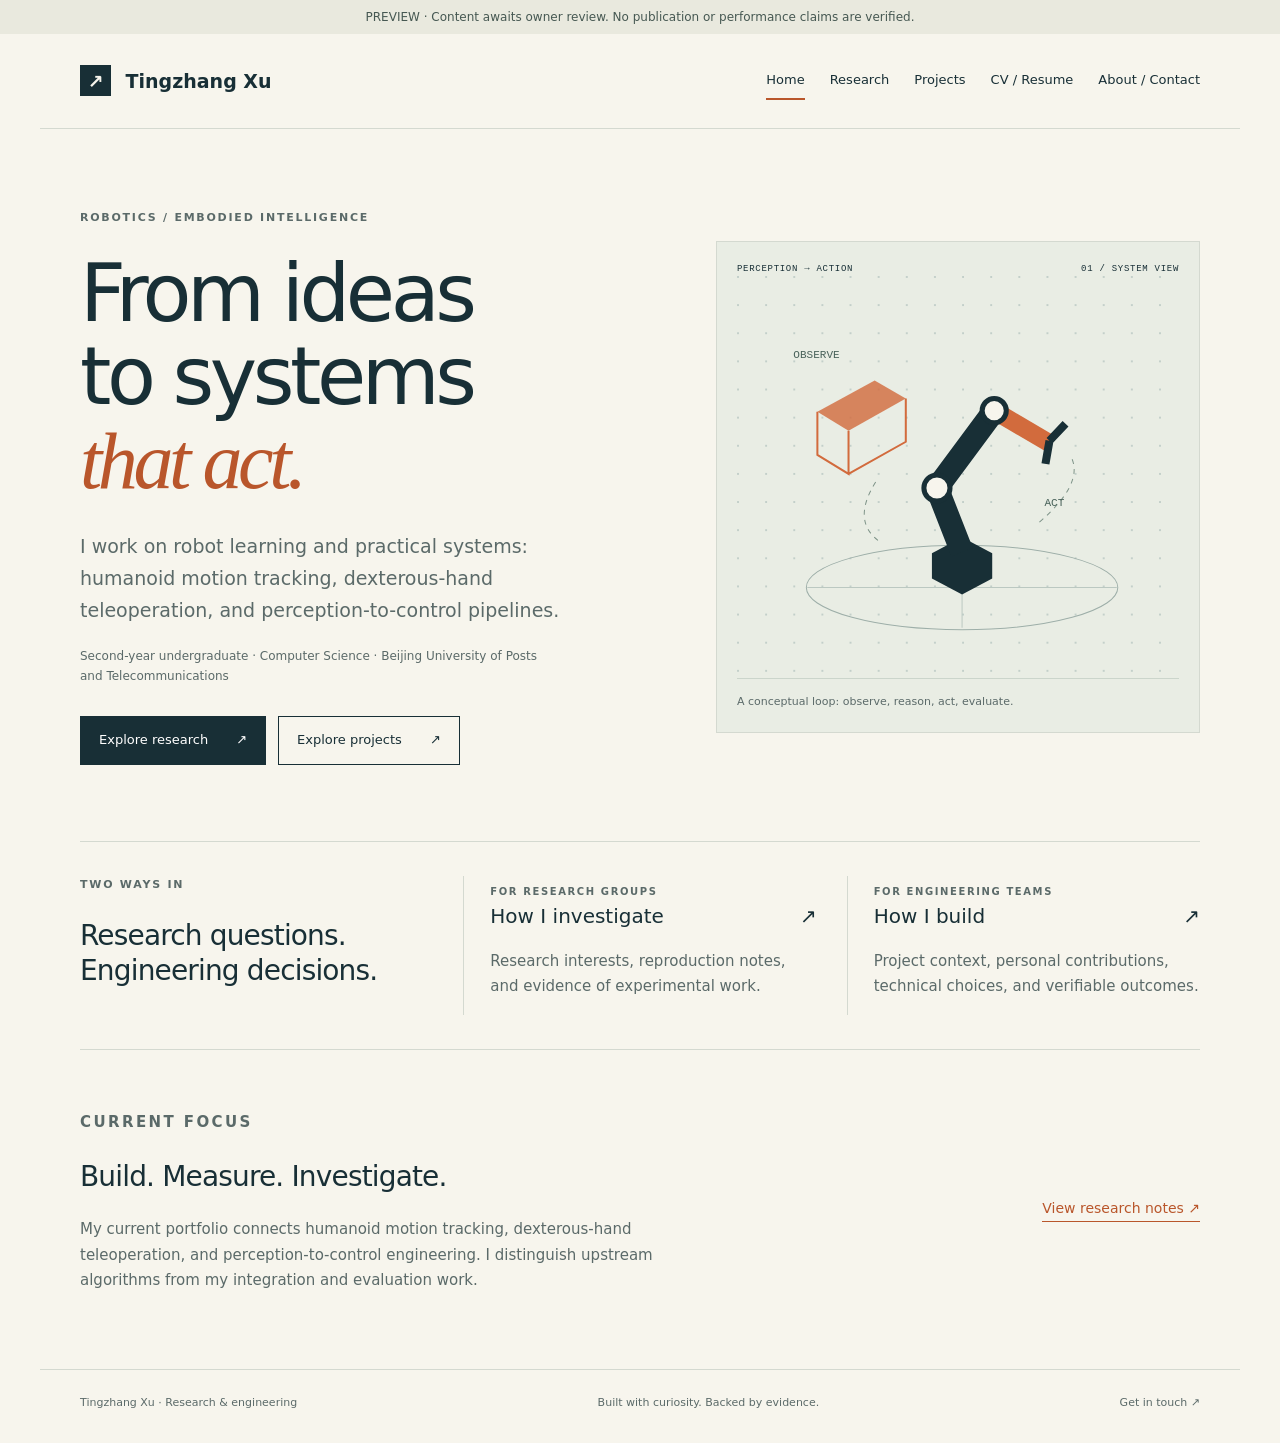
==== site/index.html @ 24e5afc4 "Prepare research and engineering portfolio" ====
<!doctype html>
<html lang="en"><head><meta charset="utf-8"><meta name="viewport" content="width=device-width,initial-scale=1">
<meta name="description" content="Tingzhang Xu: embodied intelligence, robotics, research and engineering portfolio.">
<meta name="robots" content="noindex,nofollow">
<title>Home · Tingzhang Xu</title><link rel="icon" href="assets/favicon.svg" type="image/svg+xml"><link rel="stylesheet" href="assets/style.css"></head>
<body><a class="skip" href="#main">Skip to content</a><div class="draft">PREVIEW · Content awaits owner review. No publication or performance claims are verified.</div><header><a class="brand" href="index.html"><span class="brand-mark">↗</span> Tingzhang Xu</a><nav aria-label="Main navigation"><a aria-current="page" href="index.html">Home</a><a href="research.html">Research</a><a href="projects.html">Projects</a><a href="cv.html">CV / Resume</a><a href="about.html">About / Contact</a></nav></header>
<main id="main">
<section class="hero"><div><p class="eyebrow">ROBOTICS / EMBODIED INTELLIGENCE</p><h1>From ideas<br>to systems<br><em>that act.</em></h1><p class="intro">I work on robot learning and practical systems: humanoid motion tracking, dexterous-hand teleoperation, and perception-to-control pipelines.</p><p class="affiliation">Second-year undergraduate · Computer Science · Beijing University of Posts and Telecommunications</p><div class="buttons"><a class="button" href="research.html">Explore research <span>↗</span></a><a class="button secondary" href="projects.html">Explore projects <span>↗</span></a></div></div>
<figure class="diagram"><div class="diagram-label"><span>PERCEPTION → ACTION</span><span>01 / SYSTEM VIEW</span></div><svg viewBox="0 0 440 400" role="img" aria-labelledby="diagram-title"><title id="diagram-title">Conceptual robot perception and action loop; an illustration, not an experimental result</title><defs><pattern id="grid" width="28" height="28" patternUnits="userSpaceOnUse"><circle cx="1" cy="1" r="1" fill="#b8c7c2"/></pattern></defs><rect width="440" height="400" fill="url(#grid)"/><ellipse cx="224" cy="310" rx="155" ry="42" fill="none" stroke="#9eafa9"/><path d="M70 310h308M224 270v80" stroke="#bbc8c1"/><path d="M194 301v-25l30-16 30 16v25l-30 16z" fill="#182f36"/><path d="M224 275l-25-64 57-77" fill="none" stroke="#182f36" stroke-width="23" stroke-linejoin="round"/><path d="M256 134l56 33" stroke="#d26b3d" stroke-width="18"/><path d="M311 164l16-17m-16 17l-4 23" stroke="#182f36" stroke-width="8"/><circle cx="199" cy="211" r="13" fill="#f7f5ed" stroke="#182f36" stroke-width="5"/><circle cx="256" cy="134" r="12" fill="#f7f5ed" stroke="#182f36" stroke-width="5"/><path d="M80 135l57-31 31 18-57 32z" fill="#d26b3d" opacity=".8"/><path d="M80 135v43l31 19v-43m0 43l57-32v-43" fill="none" stroke="#d26b3d" stroke-width="2"/><path d="M138 205q-25 40 5 60M301 245q44-38 32-64" fill="none" stroke="#7f9489" stroke-dasharray="5 5"/><text x="56" y="82" font-family="monospace" font-size="11" fill="#49625a">OBSERVE</text><text x="306" y="229" font-family="monospace" font-size="11" fill="#49625a">ACT</text></svg><figcaption>A conceptual loop: observe, reason, act, evaluate.</figcaption></figure></section>
<section class="paths"><div><p class="eyebrow">TWO WAYS IN</p><h2>Research questions.<br>Engineering decisions.</h2></div><a class="path" href="research.html"><span class="eyebrow">FOR RESEARCH GROUPS</span><h3>How I investigate <span>↗</span></h3><p>Research interests, reproduction notes, and evidence of experimental work.</p></a><a class="path" href="projects.html"><span class="eyebrow">FOR ENGINEERING TEAMS</span><h3>How I build <span>↗</span></h3><p>Project context, personal contributions, technical choices, and verifiable outcomes.</p></a></section>
<section class="selected"><div><p class="eyebrow">CURRENT FOCUS</p><h2>Build. Measure. Investigate.</h2><p>My current portfolio connects humanoid motion tracking, dexterous-hand teleoperation, and perception-to-control engineering. I distinguish upstream algorithms from my integration and evaluation work.</p></div><a class="text-link" href="research.html">View research notes ↗</a></section></main><footer><span>Tingzhang Xu · Research & engineering</span><span>Built with curiosity. Backed by evidence.</span><a href="about.html">Get in touch ↗</a></footer></body></html>
---- site/assets/style.css ----
:root{--paper:#f7f5ed;--ink:#182f36;--muted:#5b6a69;--line:#d4d9d0;--accent:#b9562b}*{box-sizing:border-box}body{margin:0;background:var(--paper);color:var(--ink);font:16px/1.7 system-ui,-apple-system,BlinkMacSystemFont,"Segoe UI",sans-serif}a{color:inherit;text-decoration:none}a:hover{color:var(--accent)}a:focus-visible{outline:3px solid var(--accent);outline-offset:5px}.skip{position:absolute;top:-100px;background:var(--ink);color:white;padding:12px;z-index:2}.skip:focus{top:0}.draft{background:#e9e9de;text-align:center;padding:7px 20px;font-size:12px;color:#465852}header,main,footer{max-width:1200px;margin:auto;padding-left:40px;padding-right:40px}header{display:flex;align-items:center;justify-content:space-between;gap:24px;padding-top:28px;padding-bottom:28px;border-bottom:1px solid var(--line)}.brand{font-size:19px;font-weight:700;white-space:nowrap}.brand-mark{background:var(--ink);color:var(--paper);display:inline-grid;place-items:center;width:31px;height:31px;margin-right:8px}nav{display:flex;gap:25px;font-size:13px}nav a{padding:7px 0}nav a[aria-current]{border-bottom:2px solid var(--accent)}.hero{display:grid;grid-template-columns:1.2fr 1fr;gap:55px;align-items:center;padding:80px 0 76px}.eyebrow{font-size:11px;font-weight:650;letter-spacing:.16em;color:var(--muted);margin:0 0 24px}h1,h2,h3,p,figure{margin-top:0}h1{font-size:clamp(48px,6.4vw,80px);font-weight:500;line-height:1.04;letter-spacing:-.055em;margin-bottom:27px}em{font-family:Georgia,serif;font-weight:400;color:var(--accent)}.intro{font-size:19px;max-width:490px;color:var(--muted)}.affiliation{font-size:12px;color:var(--muted);max-width:460px}.buttons{display:flex;gap:12px;flex-wrap:wrap;margin-top:30px}.button{display:flex;gap:28px;justify-content:space-between;align-items:center;background:var(--ink);color:white;padding:12px 18px;font-size:13px;border:1px solid var(--ink)}.button:hover{background:#294951;color:white}.button.secondary{background:transparent;color:var(--ink)}.diagram{margin:0;background:#e9ede4;border:1px solid var(--line);padding:20px}.diagram-label{display:flex;justify-content:space-between;gap:16px;font:9px/1.6 monospace;letter-spacing:.08em}.diagram svg{width:100%;height:auto;display:block}.diagram figcaption{font-size:11px;border-top:1px solid #cbd5cb;padding-top:14px;color:var(--muted)}.paths{display:grid;grid-template-columns:1fr 1fr 1fr;border-top:1px solid var(--line);border-bottom:1px solid var(--line);padding:34px 0;gap:30px}h2{font-size:28px;line-height:1.25;letter-spacing:-.03em;font-weight:500}h3{font-size:20px;line-height:1.3;font-weight:500}.path{padding-left:26px;border-left:1px solid var(--line)}.path h3{display:flex;justify-content:space-between}.path p,.selected p,.case p,.about-grid p{color:var(--muted);font-size:15px}.path .eyebrow{font-size:10px;margin-bottom:20px}.selected{display:flex;justify-content:space-between;gap:40px;align-items:center;padding:60px 0}.selected p{max-width:650px}.text-link{font-size:14px;color:var(--accent);border-bottom:1px solid currentColor;display:inline-block;margin:10px 0}.selected .text-link{white-space:nowrap}.page-heading{padding:75px 0 45px;max-width:850px}.page-heading h1{font-size:clamp(44px,6vw,70px)}.page-heading>p:last-child{max-width:630px;font-size:19px;color:var(--muted)}.case{border-top:1px solid var(--line);padding:32px 0 40px}.case-top{display:flex;justify-content:space-between;gap:15px;flex-wrap:wrap;margin-bottom:20px}.case-top .eyebrow{margin:0}.tag{font-size:11px;background:#e8ebe2;padding:3px 10px;color:#4c6055}.case h2{font-size:34px}dl{display:grid;grid-template-columns:170px 1fr;gap:16px 35px;max-width:920px}dt{font-size:13px;font-weight:600}dd{margin:0;color:var(--muted);font-size:15px}.pending{display:inline-block;font-size:13px;color:var(--muted);margin:10px 0}.note{border-left:3px solid var(--accent);background:#eeeee4;padding:22px 28px;margin:18px 0 65px;color:var(--muted);font-size:14px}.note h3{color:var(--ink);margin-bottom:8px}.note p{margin:0}.document-grid{display:grid;grid-template-columns:1fr 1fr;gap:45px}.about-grid{display:grid;grid-template-columns:1.2fr 1fr;gap:70px;padding-bottom:80px}.about-grid h2{margin-top:25px}.contact{padding:30px;background:#e9ede4;align-self:start}.contact .eyebrow{margin-bottom:20px}footer{border-top:1px solid var(--line);padding-top:24px;padding-bottom:30px;display:flex;justify-content:space-between;gap:20px;font-size:11px;color:var(--muted)}@media(max-width:900px){header{align-items:flex-start;flex-direction:column;gap:14px}nav{flex-wrap:wrap;gap:8px 22px}.hero{gap:28px;padding:50px 0}.paths{grid-template-columns:1fr 1fr}.paths>div{grid-column:1/-1}.path:first-of-type{padding-left:0;border:0}.selected{align-items:flex-start;flex-direction:column;gap:8px}}@media(max-width:600px){header,main,footer{padding-left:22px;padding-right:22px}.hero{grid-template-columns:1fr}.hero h1{font-size:60px}.diagram{max-width:440px}.paths{grid-template-columns:1fr;gap:22px}.path{padding:20px 0 0;border-left:0;border-top:1px solid var(--line)}.path:first-of-type{border-top:1px solid var(--line);padding-top:20px}.paths .eyebrow{margin-bottom:12px}.document-grid,.about-grid{grid-template-columns:1fr;gap:16px}dl{grid-template-columns:1fr;gap:6px}dd{margin-bottom:15px}.case-top{display:block}.tag{display:inline-block;margin-top:10px}.page-heading{padding-top:45px}footer{flex-direction:column;gap:5px}.buttons .button{flex:1;white-space:nowrap;gap:16px}.draft{font-size:10px}}
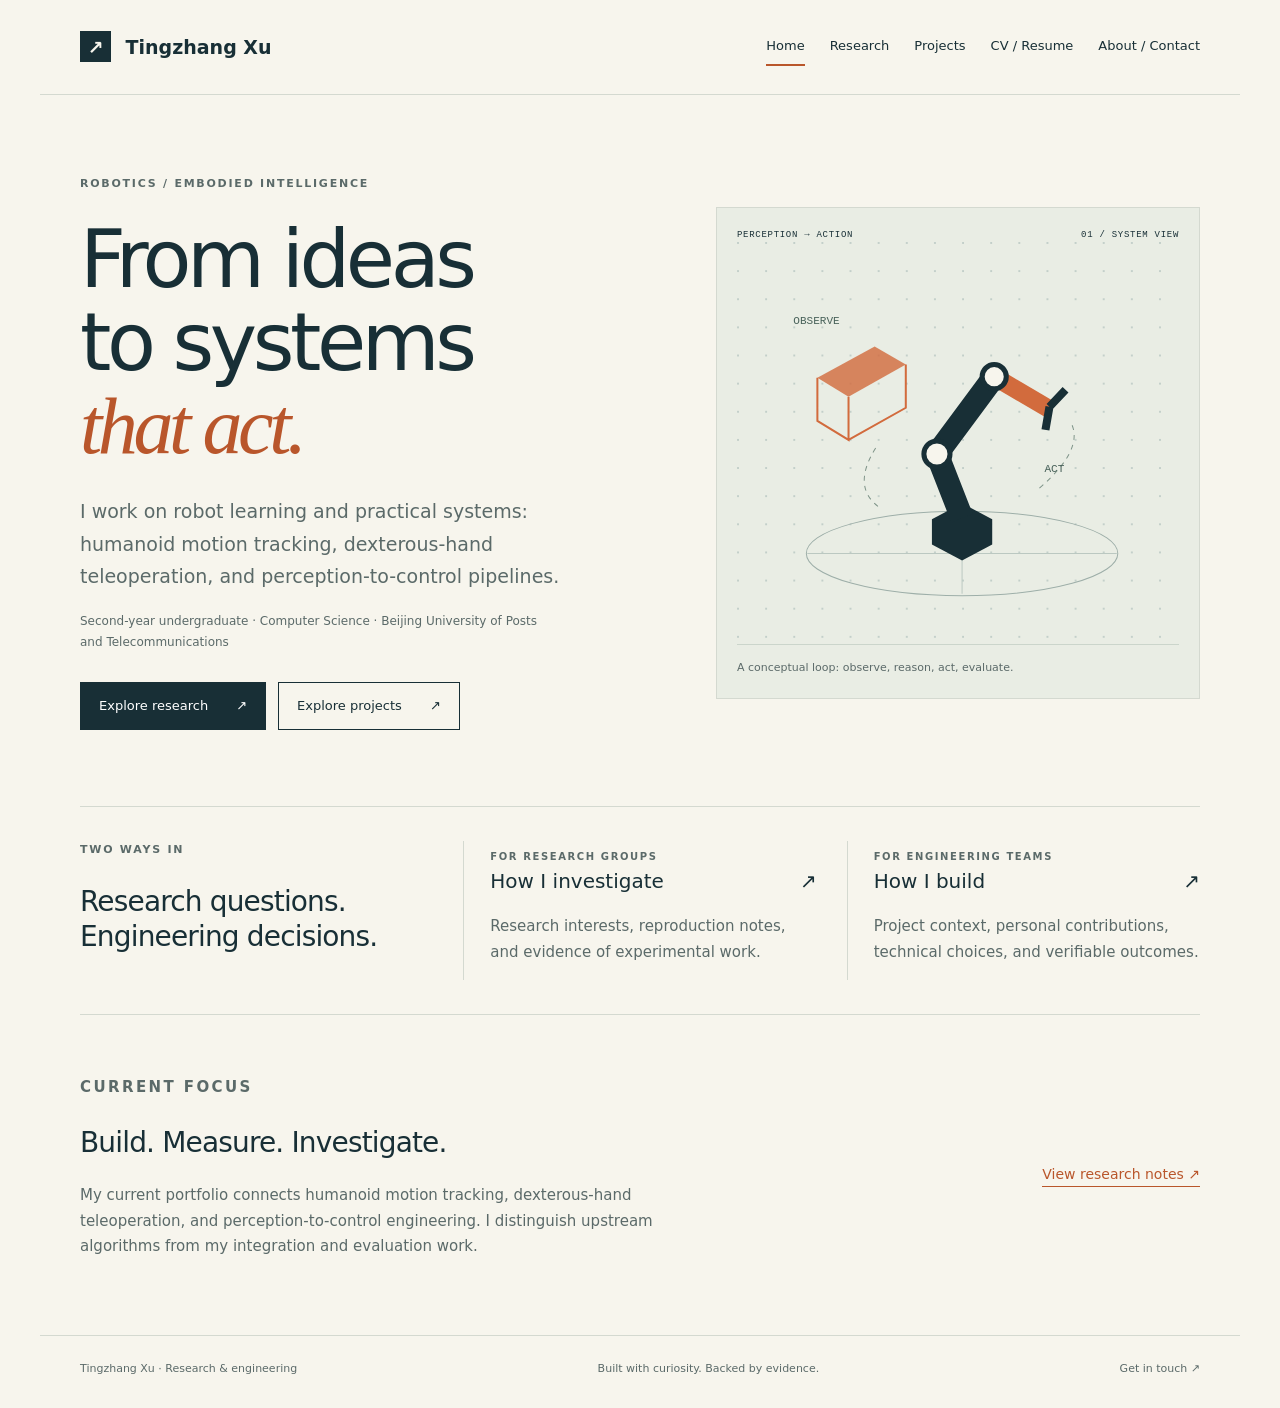
==== commit 10ea3d77: "Approve portfolio content for publication" ====
--- a/site/index.html
+++ b/site/index.html
@@ -1,9 +1,9 @@
 <!doctype html>
 <html lang="en"><head><meta charset="utf-8"><meta name="viewport" content="width=device-width,initial-scale=1">
 <meta name="description" content="Tingzhang Xu: embodied intelligence, robotics, research and engineering portfolio.">
-<meta name="robots" content="noindex,nofollow">
+
 <title>Home · Tingzhang Xu</title><link rel="icon" href="assets/favicon.svg" type="image/svg+xml"><link rel="stylesheet" href="assets/style.css"></head>
-<body><a class="skip" href="#main">Skip to content</a><div class="draft">PREVIEW · Content awaits owner review. No publication or performance claims are verified.</div><header><a class="brand" href="index.html"><span class="brand-mark">↗</span> Tingzhang Xu</a><nav aria-label="Main navigation"><a aria-current="page" href="index.html">Home</a><a href="research.html">Research</a><a href="projects.html">Projects</a><a href="cv.html">CV / Resume</a><a href="about.html">About / Contact</a></nav></header>
+<body><a class="skip" href="#main">Skip to content</a><header><a class="brand" href="index.html"><span class="brand-mark">↗</span> Tingzhang Xu</a><nav aria-label="Main navigation"><a aria-current="page" href="index.html">Home</a><a href="research.html">Research</a><a href="projects.html">Projects</a><a href="cv.html">CV / Resume</a><a href="about.html">About / Contact</a></nav></header>
 <main id="main">
 <section class="hero"><div><p class="eyebrow">ROBOTICS / EMBODIED INTELLIGENCE</p><h1>From ideas<br>to systems<br><em>that act.</em></h1><p class="intro">I work on robot learning and practical systems: humanoid motion tracking, dexterous-hand teleoperation, and perception-to-control pipelines.</p><p class="affiliation">Second-year undergraduate · Computer Science · Beijing University of Posts and Telecommunications</p><div class="buttons"><a class="button" href="research.html">Explore research <span>↗</span></a><a class="button secondary" href="projects.html">Explore projects <span>↗</span></a></div></div>
 <figure class="diagram"><div class="diagram-label"><span>PERCEPTION → ACTION</span><span>01 / SYSTEM VIEW</span></div><svg viewBox="0 0 440 400" role="img" aria-labelledby="diagram-title"><title id="diagram-title">Conceptual robot perception and action loop; an illustration, not an experimental result</title><defs><pattern id="grid" width="28" height="28" patternUnits="userSpaceOnUse"><circle cx="1" cy="1" r="1" fill="#b8c7c2"/></pattern></defs><rect width="440" height="400" fill="url(#grid)"/><ellipse cx="224" cy="310" rx="155" ry="42" fill="none" stroke="#9eafa9"/><path d="M70 310h308M224 270v80" stroke="#bbc8c1"/><path d="M194 301v-25l30-16 30 16v25l-30 16z" fill="#182f36"/><path d="M224 275l-25-64 57-77" fill="none" stroke="#182f36" stroke-width="23" stroke-linejoin="round"/><path d="M256 134l56 33" stroke="#d26b3d" stroke-width="18"/><path d="M311 164l16-17m-16 17l-4 23" stroke="#182f36" stroke-width="8"/><circle cx="199" cy="211" r="13" fill="#f7f5ed" stroke="#182f36" stroke-width="5"/><circle cx="256" cy="134" r="12" fill="#f7f5ed" stroke="#182f36" stroke-width="5"/><path d="M80 135l57-31 31 18-57 32z" fill="#d26b3d" opacity=".8"/><path d="M80 135v43l31 19v-43m0 43l57-32v-43" fill="none" stroke="#d26b3d" stroke-width="2"/><path d="M138 205q-25 40 5 60M301 245q44-38 32-64" fill="none" stroke="#7f9489" stroke-dasharray="5 5"/><text x="56" y="82" font-family="monospace" font-size="11" fill="#49625a">OBSERVE</text><text x="306" y="229" font-family="monospace" font-size="11" fill="#49625a">ACT</text></svg><figcaption>A conceptual loop: observe, reason, act, evaluate.</figcaption></figure></section>
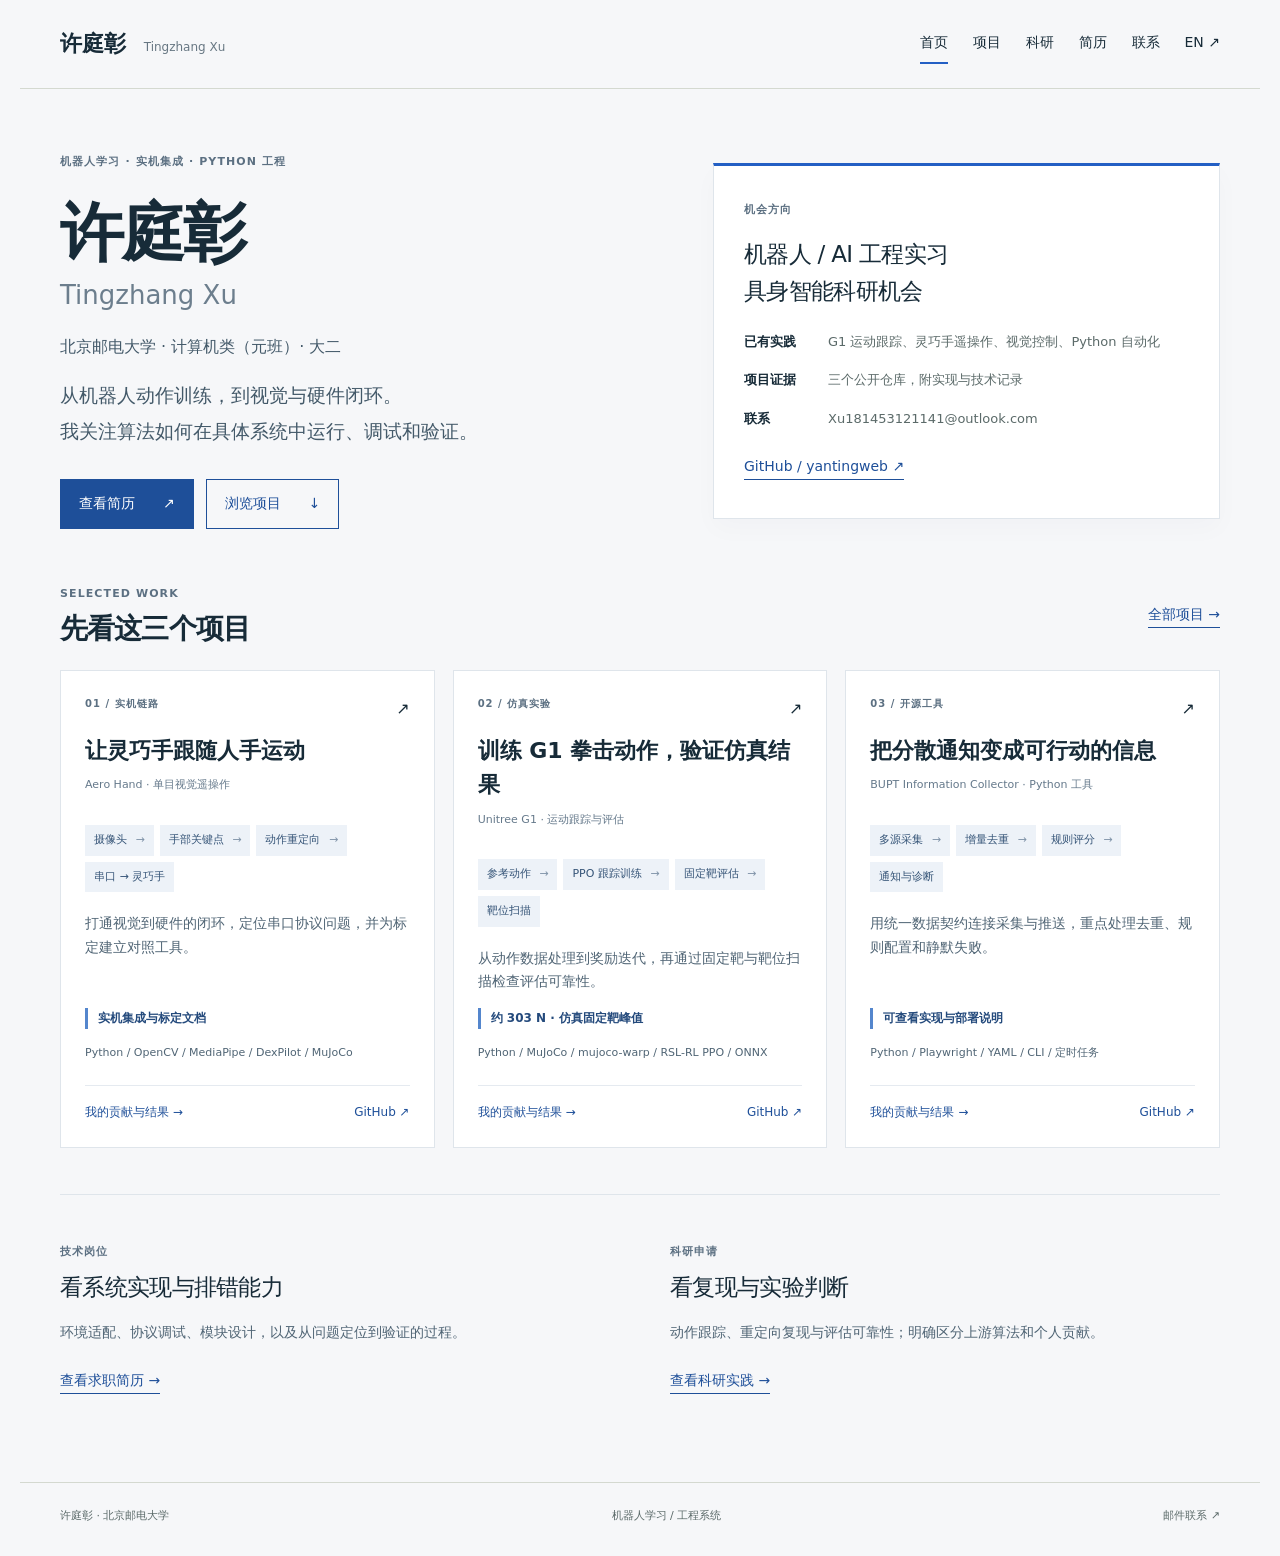
==== commit def47ad2: "Redesign portfolio for recruiting with Chinese entry and printable resume" ====
--- a/site/index.html
+++ b/site/index.html
@@ -1,11 +1 @@
-<!doctype html>
-<html lang="en"><head><meta charset="utf-8"><meta name="viewport" content="width=device-width,initial-scale=1">
-<meta name="description" content="Tingzhang Xu: embodied intelligence, robotics, research and engineering portfolio.">
-
-<title>Home · Tingzhang Xu</title><link rel="icon" href="assets/favicon.svg" type="image/svg+xml"><link rel="stylesheet" href="assets/style.css"></head>
-<body><a class="skip" href="#main">Skip to content</a><header><a class="brand" href="index.html"><span class="brand-mark">↗</span> Tingzhang Xu</a><nav aria-label="Main navigation"><a aria-current="page" href="index.html">Home</a><a href="research.html">Research</a><a href="projects.html">Projects</a><a href="cv.html">CV / Resume</a><a href="about.html">About / Contact</a></nav></header>
-<main id="main">
-<section class="hero"><div><p class="eyebrow">ROBOTICS / EMBODIED INTELLIGENCE</p><h1>From ideas<br>to systems<br><em>that act.</em></h1><p class="intro">I work on robot learning and practical systems: humanoid motion tracking, dexterous-hand teleoperation, and perception-to-control pipelines.</p><p class="affiliation">Second-year undergraduate · Computer Science · Beijing University of Posts and Telecommunications</p><div class="buttons"><a class="button" href="research.html">Explore research <span>↗</span></a><a class="button secondary" href="projects.html">Explore projects <span>↗</span></a></div></div>
-<figure class="diagram"><div class="diagram-label"><span>PERCEPTION → ACTION</span><span>01 / SYSTEM VIEW</span></div><svg viewBox="0 0 440 400" role="img" aria-labelledby="diagram-title"><title id="diagram-title">Conceptual robot perception and action loop; an illustration, not an experimental result</title><defs><pattern id="grid" width="28" height="28" patternUnits="userSpaceOnUse"><circle cx="1" cy="1" r="1" fill="#b8c7c2"/></pattern></defs><rect width="440" height="400" fill="url(#grid)"/><ellipse cx="224" cy="310" rx="155" ry="42" fill="none" stroke="#9eafa9"/><path d="M70 310h308M224 270v80" stroke="#bbc8c1"/><path d="M194 301v-25l30-16 30 16v25l-30 16z" fill="#182f36"/><path d="M224 275l-25-64 57-77" fill="none" stroke="#182f36" stroke-width="23" stroke-linejoin="round"/><path d="M256 134l56 33" stroke="#d26b3d" stroke-width="18"/><path d="M311 164l16-17m-16 17l-4 23" stroke="#182f36" stroke-width="8"/><circle cx="199" cy="211" r="13" fill="#f7f5ed" stroke="#182f36" stroke-width="5"/><circle cx="256" cy="134" r="12" fill="#f7f5ed" stroke="#182f36" stroke-width="5"/><path d="M80 135l57-31 31 18-57 32z" fill="#d26b3d" opacity=".8"/><path d="M80 135v43l31 19v-43m0 43l57-32v-43" fill="none" stroke="#d26b3d" stroke-width="2"/><path d="M138 205q-25 40 5 60M301 245q44-38 32-64" fill="none" stroke="#7f9489" stroke-dasharray="5 5"/><text x="56" y="82" font-family="monospace" font-size="11" fill="#49625a">OBSERVE</text><text x="306" y="229" font-family="monospace" font-size="11" fill="#49625a">ACT</text></svg><figcaption>A conceptual loop: observe, reason, act, evaluate.</figcaption></figure></section>
-<section class="paths"><div><p class="eyebrow">TWO WAYS IN</p><h2>Research questions.<br>Engineering decisions.</h2></div><a class="path" href="research.html"><span class="eyebrow">FOR RESEARCH GROUPS</span><h3>How I investigate <span>↗</span></h3><p>Research interests, reproduction notes, and evidence of experimental work.</p></a><a class="path" href="projects.html"><span class="eyebrow">FOR ENGINEERING TEAMS</span><h3>How I build <span>↗</span></h3><p>Project context, personal contributions, technical choices, and verifiable outcomes.</p></a></section>
-<section class="selected"><div><p class="eyebrow">CURRENT FOCUS</p><h2>Build. Measure. Investigate.</h2><p>My current portfolio connects humanoid motion tracking, dexterous-hand teleoperation, and perception-to-control engineering. I distinguish upstream algorithms from my integration and evaluation work.</p></div><a class="text-link" href="research.html">View research notes ↗</a></section></main><footer><span>Tingzhang Xu · Research & engineering</span><span>Built with curiosity. Backed by evidence.</span><a href="about.html">Get in touch ↗</a></footer></body></html>+<!doctype html><html lang="zh-CN"><head><meta charset="utf-8"><meta name="viewport" content="width=device-width,initial-scale=1"><title>首页 · 许庭彰</title><meta name="description" content="许庭彰，北邮计算机类本科生。机器人学习、灵巧手遥操作与 Python 工程项目。"><link rel="stylesheet" href="assets/style.css"><link rel="stylesheet" href="assets/recruit.css"><link rel="icon" href="assets/favicon.svg"></head><body class="recruit"><a class="skip" href="#main">跳到正文</a><header><a class="brand" href="index.html">许庭彰 <small>Tingzhang Xu</small></a><nav aria-label="主导航"><a href="index.html" aria-current="page">首页</a><a href="projects.html">项目</a><a href="research.html">科研</a><a href="cv.html">简历</a><a href="about.html">联系</a><a href="en/index.html" lang="en">EN ↗</a></nav></header><main id="main"><section class="recruit-hero"><div><p class="eyebrow">机器人学习 · 实机集成 · PYTHON 工程</p><h1>许庭彰<span>Tingzhang Xu</span></h1><p class="identity">北京邮电大学 · 计算机类（元班）· 大二</p><p class="lead">从机器人动作训练，到视觉与硬件闭环。<br>我关注算法如何在具体系统中运行、调试和验证。</p><div class="buttons"><a class="button" href="cv.html">查看简历 <span>↗</span></a><a class="button secondary" href="projects.html">浏览项目 <span>↓</span></a></div></div><aside class="profile-summary"><span class="eyebrow">机会方向</span><h2>机器人 / AI 工程实习<br>具身智能科研机会</h2><dl><dt>已有实践</dt><dd>G1 运动跟踪、灵巧手遥操作、视觉控制、Python 自动化</dd><dt>项目证据</dt><dd>三个公开仓库，附实现与技术记录</dd><dt>联系</dt><dd><a href="mailto:Xu181453121141@outlook.com">Xu181453121141@outlook.com</a></dd></dl><a class="text-link" href="https://github.com/yantingweb">GitHub / yantingweb ↗</a></aside></section><section class="featured"><div class="section-title"><div><p class="eyebrow">SELECTED WORK</p><h2>先看这三个项目</h2></div><a class="text-link" href="projects.html">全部项目 →</a></div><div class="project-grid"><article class="project-card"><div class="card-top"><span class="eyebrow">01 / 实机链路</span><a href="projects.html#hand" aria-label="查看Aero Hand · 单目视觉遥操作详情">↗</a></div><h3><a href="projects.html#hand">让灵巧手跟随人手运动</a></h3><p class="subtitle">Aero Hand · 单目视觉遥操作</p><div class="pipeline" aria-label="系统链路"><span>摄像头</span><span>手部关键点</span><span>动作重定向</span><span>串口 → 灵巧手</span></div><p>打通视觉到硬件的闭环，定位串口协议问题，并为标定建立对照工具。</p><div class="evidence">实机集成与标定文档</div><p class="stack">Python / OpenCV / MediaPipe / DexPilot / MuJoCo</p><div class="card-links"><a href="projects.html#hand">我的贡献与结果 →</a><a href="https://github.com/yantingweb/aero-hand-vision-teleop">GitHub ↗</a></div></article><article class="project-card"><div class="card-top"><span class="eyebrow">02 / 仿真实验</span><a href="projects.html#boxing" aria-label="查看Unitree G1 · 运动跟踪与评估详情">↗</a></div><h3><a href="projects.html#boxing">训练 G1 拳击动作，验证仿真结果</a></h3><p class="subtitle">Unitree G1 · 运动跟踪与评估</p><div class="pipeline" aria-label="系统链路"><span>参考动作</span><span>PPO 跟踪训练</span><span>固定靶评估</span><span>靶位扫描</span></div><p>从动作数据处理到奖励迭代，再通过固定靶与靶位扫描检查评估可靠性。</p><div class="evidence">约 303 N · 仿真固定靶峰值</div><p class="stack">Python / MuJoCo / mujoco-warp / RSL-RL PPO / ONNX</p><div class="card-links"><a href="projects.html#boxing">我的贡献与结果 →</a><a href="https://github.com/yantingweb/robotac-g1-boxing">GitHub ↗</a></div></article><article class="project-card"><div class="card-top"><span class="eyebrow">03 / 开源工具</span><a href="projects.html#collector" aria-label="查看BUPT Information Collector · Python 工具详情">↗</a></div><h3><a href="projects.html#collector">把分散通知变成可行动的信息</a></h3><p class="subtitle">BUPT Information Collector · Python 工具</p><div class="pipeline" aria-label="系统链路"><span>多源采集</span><span>增量去重</span><span>规则评分</span><span>通知与诊断</span></div><p>用统一数据契约连接采集与推送，重点处理去重、规则配置和静默失败。</p><div class="evidence">可查看实现与部署说明</div><p class="stack">Python / Playwright / YAML / CLI / 定时任务</p><div class="card-links"><a href="projects.html#collector">我的贡献与结果 →</a><a href="https://github.com/yantingweb/bupt-information-collector">GitHub ↗</a></div></article></div></section><section class="audience"><div><p class="eyebrow">技术岗位</p><h2>看系统实现与排错能力</h2><p>环境适配、协议调试、模块设计，以及从问题定位到验证的过程。</p><a class="text-link" href="cv.html">查看求职简历 →</a></div><div><p class="eyebrow">科研申请</p><h2>看复现与实验判断</h2><p>动作跟踪、重定向复现与评估可靠性；明确区分上游算法和个人贡献。</p><a class="text-link" href="research.html">查看科研实践 →</a></div></section></main><footer><span>许庭彰 · 北京邮电大学</span><span>机器人学习 / 工程系统</span><a href="mailto:Xu181453121141@outlook.com">邮件联系 ↗</a></footer></body></html>
--- a/site/assets/recruit.css
+++ b/site/assets/recruit.css
@@ -0,0 +1 @@
+.recruit{background:#f6f7f9;color:#172b38;font-family:system-ui,-apple-system,"Segoe UI","Microsoft YaHei",sans-serif}.recruit header{background:transparent;max-width:1240px;padding-top:24px;padding-bottom:24px}.recruit header .brand{font-size:22px}.brand small{font-size:12px;color:#677783;font-weight:400;margin-left:10px}.recruit main,.recruit footer{max-width:1240px}.recruit nav{font-size:14px}.recruit nav a[aria-current]{border-color:#235fc4}.recruit a:hover{color:#235fc4}.recruit .eyebrow{letter-spacing:.1em;color:#5c7082;font-size:11px}.recruit-hero{display:grid;grid-template-columns:1.15fr 1fr;gap:70px;padding:64px 0 56px;align-items:center}.recruit h1{font-size:64px;font-weight:650;letter-spacing:-.04em;margin-bottom:22px;line-height:1.2}.recruit-hero h1 span{display:block;font-size:26px;letter-spacing:0;color:#6c7e8d;font-weight:400;margin-top:8px}.identity{font-size:16px;color:#435969}.lead{font-size:19px;color:#435969;line-height:1.9;margin-bottom:24px}.recruit .button{background:#1e4f99;border-color:#1e4f99;font:inherit;font-size:14px;cursor:pointer}.recruit .button.secondary{background:transparent;color:#1e4f99}.profile-summary{background:white;border:1px solid #dfe5eb;border-top:3px solid #235fc4;padding:28px 30px;box-shadow:0 10px 24px #15365a06}.profile-summary h2{font-size:23px;line-height:1.6;margin:15px 0 20px}.profile-summary dl{grid-template-columns:70px 1fr;gap:14px;font-size:13px}.profile-summary dd{font-size:13px;overflow-wrap:anywhere}.recruit .text-link{color:#1e4f99;font-size:14px}.section-title{display:flex;align-items:center;justify-content:space-between;gap:20px;margin-bottom:24px}.section-title .eyebrow{margin-bottom:8px}.section-title h2{margin-bottom:0;font-weight:600}.project-grid{display:grid;grid-template-columns:repeat(3,minmax(0,1fr));gap:18px}.project-card{background:white;border:1px solid #dfe5eb;padding:24px;display:flex;flex-direction:column}.card-top{display:flex;justify-content:space-between;gap:10px}.card-top .eyebrow{font-size:10px;margin-bottom:22px}.project-card h3{font-size:22px;line-height:1.55;font-weight:600;margin-bottom:8px}.project-card .subtitle{font-size:11px;color:#65798b;margin-bottom:18px}.project-card p{font-size:14px;color:#506575}.project-card .stack{font-size:11px;line-height:1.8;margin-top:14px}.pipeline{display:flex;flex-wrap:wrap;gap:6px;align-items:center;margin:12px 0 20px}.pipeline span{font-size:11px;background:#edf2f8;color:#355477;padding:6px 9px}.pipeline span:not(:last-child):after{content:' →';color:#8194a9;margin-left:5px}.evidence{font-size:12px;font-weight:600;border-left:3px solid #5486cd;padding-left:10px;color:#244a7c;margin-top:auto}.card-links{display:flex;justify-content:space-between;gap:10px;border-top:1px solid #e5eaf0;padding-top:16px;font-size:12px;color:#1e4f99;margin-top:12px}.audience{display:grid;grid-template-columns:1fr 1fr;gap:60px;padding:48px 0;margin-top:46px;border-top:1px solid #dfe5eb}.audience .eyebrow{margin-bottom:12px}.audience h2{font-size:23px}.audience p{font-size:14px;color:#506575}.recruit .page-heading{padding:55px 0 30px}.recruit .page-heading h1{font-size:48px;line-height:1.4}.recruit .page-heading>p:last-child{font-size:17px}.recruit .case{scroll-margin-top:25px;background:white;padding:28px 32px;margin-bottom:28px;border:1px solid #dfe5eb}.recruit .case h2{font-size:29px;line-height:1.5;font-weight:600}.role{font-size:13px;color:#506575}.recruit dl{line-height:1.9}.recruit .case details{font-size:13px;color:#536676;margin:15px 0}.recruit summary{cursor:pointer}.recruit details p{max-width:850px;margin:12px 0 5px}.recruit .tag{background:#edf2f8;color:#36587b}.recruit .contact{background:white;border:1px solid #dfe5eb;overflow-wrap:anywhere}.recruit .about-grid{padding:20px 0 60px}.resume-header{padding:45px 0 24px;display:flex;align-items:center;justify-content:space-between;gap:24px}.recruit .resume-header h1{font-size:42px;margin-bottom:12px}.resume-header h1 span{font-size:20px;font-weight:400;color:#65798b}.resume-header p{font-size:14px;margin-bottom:8px;overflow-wrap:anywhere}.resume-section{padding:22px 0;border-top:1px solid #dfe5eb}.resume-section h2{font-size:22px;font-weight:600}.resume-section p{font-size:14px;color:#435969}.resume-project{margin:22px 0}.resume-project h3{font-size:17px;font-weight:600;margin-bottom:10px}.resume-project p{margin-bottom:8px}.resume-project .text-link{font-size:12px}.recruit footer{margin-top:30px}.recruit .button:hover{background:#153c77;color:white}@media(max-width:1000px){.recruit-hero{gap:30px}.project-grid{grid-template-columns:1fr}.project-card{display:block}.project-card h3{font-size:24px}.pipeline{margin:12px 0}.evidence{margin:20px 0 0}.card-links{justify-content:flex-start;gap:25px}.project-card .subtitle{margin-bottom:8px}}@media(max-width:650px){.recruit-hero{grid-template-columns:1fr;padding-top:35px;gap:28px}.recruit h1{font-size:46px}.recruit header{gap:16px}.brand small{margin-left:5px}.recruit nav{gap:8px 20px}.lead{font-size:17px}.profile-summary{padding:22px}.profile-summary dl{grid-template-columns:1fr;gap:6px}.profile-summary dd{margin-bottom:10px}.audience{grid-template-columns:1fr;gap:28px;margin-top:30px;padding-top:30px}.section-title{align-items:flex-start}.section-title h2{font-size:25px}.recruit .page-heading h1{font-size:35px}.recruit .case{padding:22px}.recruit .case h2{font-size:24px}.resume-header{align-items:flex-start;flex-direction:column}.recruit .resume-header h1{font-size:36px}.resume-header h1 span{font-size:17px}.recruit .about-grid{gap:24px}}@media print{body.recruit{background:white;font-size:10pt}.recruit header,.recruit footer,.skip,#print-resume{display:none!important}.recruit main{padding:0;max-width:none}.resume-header{padding:0 0 10px;display:block}.resume-header .eyebrow{display:none}.recruit .resume-header h1{font-size:25pt;margin-bottom:8px}.resume-header h1 span{font-size:13pt}.resume-header p,.resume-section p{font-size:9pt;line-height:1.55}.resume-section{padding:10px 0}.resume-section h2{font-size:13pt;margin-bottom:10px}.resume-project{margin:12px 0;break-inside:avoid}.resume-project h3{font-size:11pt;margin-bottom:5px}.resume-project .text-link{font-size:8pt;margin:2px 0}.resume-project p{margin:5px 0}a{color:inherit!important;text-decoration:none}@page{size:A4;margin:15mm}}
